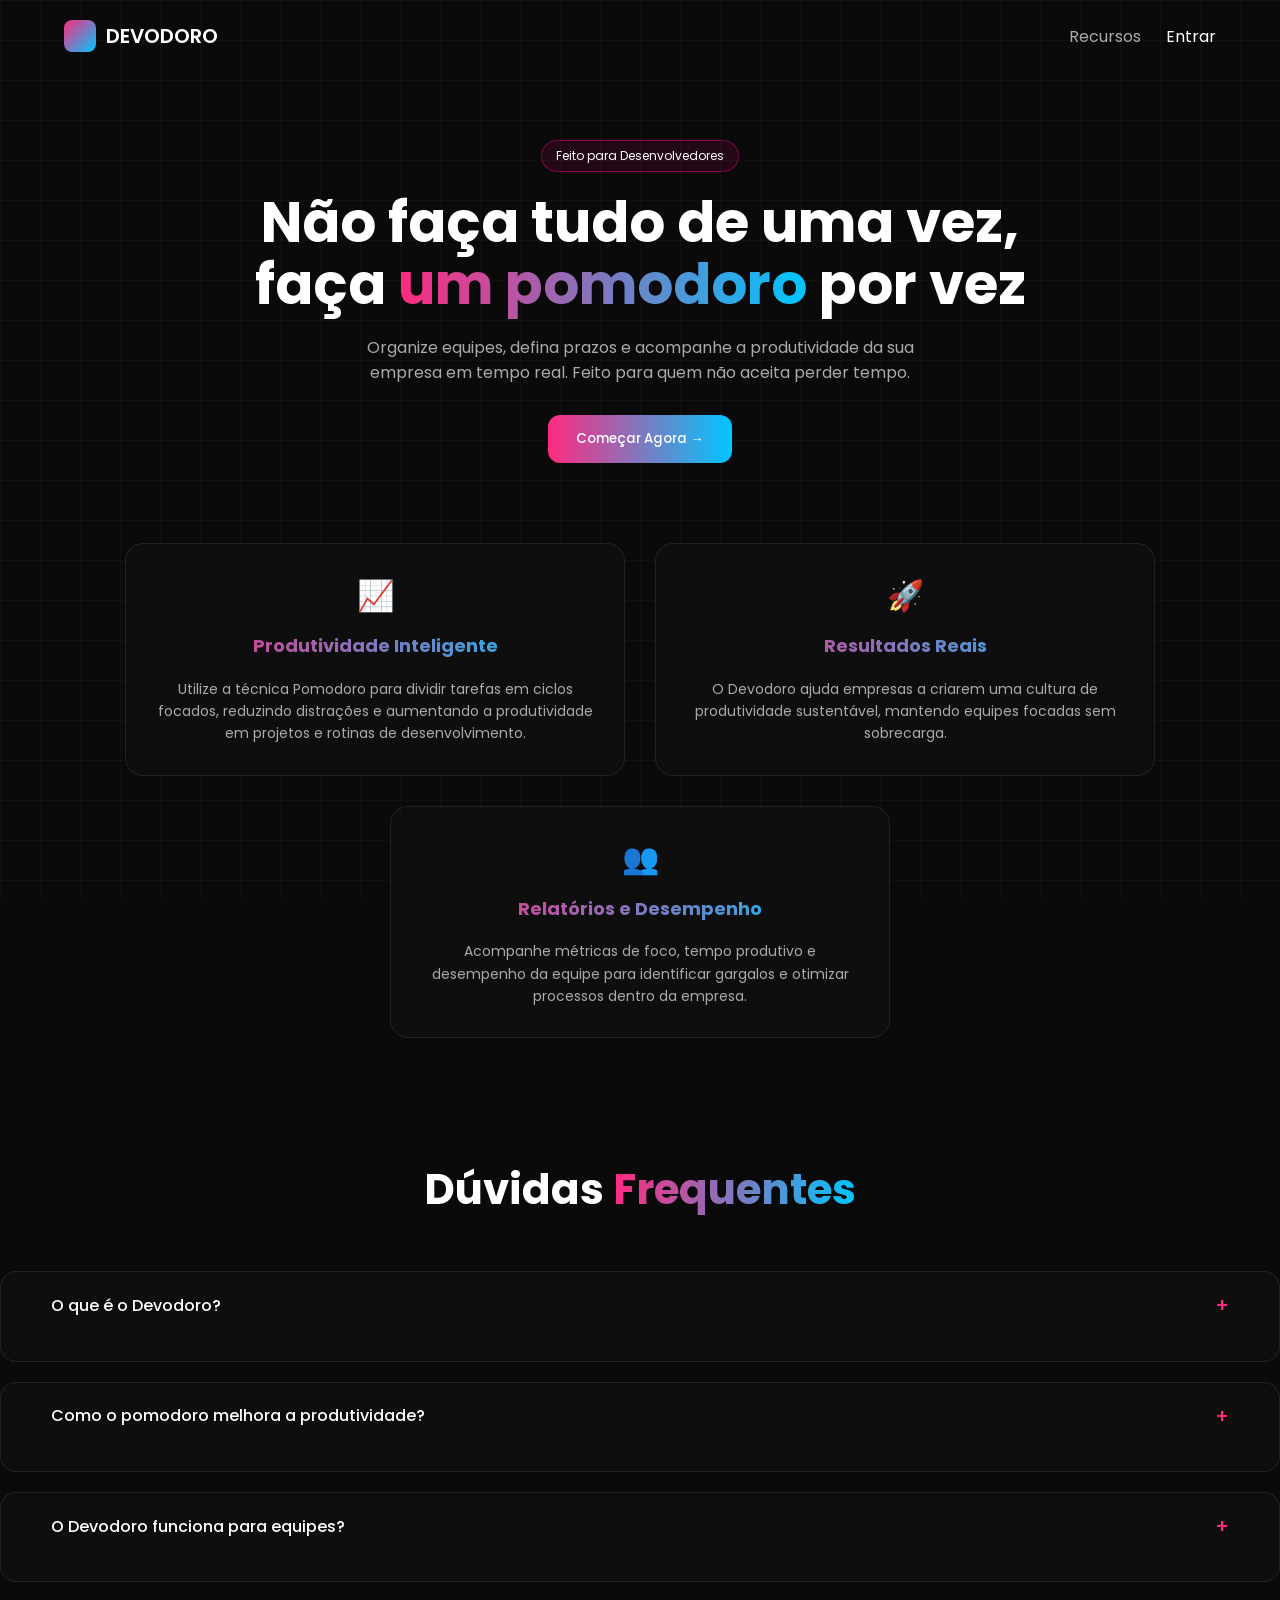
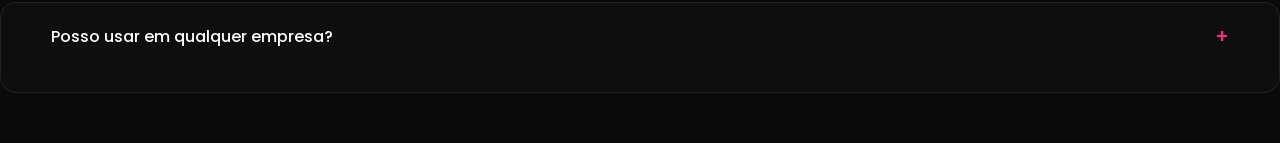
==== index.html @ d7ff18f5 "finalização de frontend" ====
<!DOCTYPE html>
<html lang="pt-BR">
<head>
<meta charset="UTF-8">
<meta name="viewport" content="width=device-width, initial-scale=1.0">

<link href="https://fonts.googleapis.com/css2?family=Poppins:wght@300;400;500;600;700&display=swap" rel="stylesheet">
<link rel="stylesheet" href="css/index.css">

<title>Devodoro</title>

</head>

<body>

<header>
<div class="logo">
<div class="logo-icon"></div>
DEVODORO
</div>

<nav>
<span>Recursos</span>
<span><a href="cadastrologin.html">Entrar</a></span>
</nav>
</header>

<div class="hero">

<div class="badge">Feito para Desenvolvedores</div>

<h1>
Não faça tudo de uma vez, <br>faça
<span class="gradient">um pomodoro</span> por vez
</h1>

<p>
Organize equipes, defina prazos e acompanhe a produtividade da sua empresa em tempo real.
Feito para quem não aceita perder tempo.
</p>

<a href="cadastrologin.html"><button class="btn">
Começar Agora →
</button></a>

<div class="info-section">

<div class="info-card">
<div class="icon">📈</div>
<h3>Produtividade Inteligente</h3>
<p>
Utilize a técnica Pomodoro para dividir tarefas em ciclos focados, reduzindo distrações e aumentando a produtividade em projetos e rotinas de desenvolvimento.
</p>
</div>

<div class="info-card">
<div class="icon">🚀</div>
<h3>Resultados Reais</h3>
<p>O Devodoro ajuda empresas a criarem uma cultura de produtividade sustentável, mantendo equipes focadas sem sobrecarga.
</p>
</div>

<div class="info-card">
<div class="icon">👥</div>
<h3>Relatórios e Desempenho</h3>
<p>
Acompanhe métricas de foco, tempo produtivo e desempenho da equipe para identificar gargalos e otimizar processos dentro da empresa.
</p>
</div>

</div>

</div>

<section class="faq">

<h2>Dúvidas <span class="gradient">Frequentes</span></h2>

<div class="faq-container">

<div class="faq-item">
<div class="faq-question">
O que é o Devodoro?
<span>+</span>
</div>
<div class="faq-answer">
O Devodoro é uma plataforma de produtividade baseada na técnica Pomodoro,
criada para ajudar empresas e equipes de tecnologia a organizarem melhor
seu tempo de trabalho.
</div>
</div>

<div class="faq-item">
<div class="faq-question">
Como o pomodoro melhora a produtividade?
<span>+</span>
</div>
<div class="faq-answer">
Dividindo o trabalho em ciclos de foco e pausas curtas. Isso reduz distrações,
melhora a concentração e evita desgaste mental em tarefas longas.
</div>
</div>

<div class="faq-item">
<div class="faq-question">
O Devodoro funciona para equipes?
<span>+</span>
</div>
<div class="faq-answer">
Sim. O sistema permite acompanhar sessões de trabalho da equipe,
organizar tarefas e visualizar o progresso em tempo real.
</div>
</div>

<div class="faq-item">
<div class="faq-question">
Posso usar em qualquer empresa?
<span>+</span>
</div>
<div class="faq-answer">
Sim. O Devodoro foi pensado para empresas de tecnologia,
mas pode ser utilizado por qualquer equipe que queira melhorar produtividade.
</div>
</div>

</div>

</section>

<br><br>
<script src="js/index.js"></script>
</body>
</html>
---- css/index.css ----
*{
margin:0;
padding:0;
box-sizing:border-box;
font-family:'Poppins',sans-serif;
}

body{
background:#0a0a0a;
color:white;
min-height:100vh;
}

/* GRID BACKGROUND */

body::before{
content:"";
position:fixed;
width:100%;
height:100%;
background-image:
linear-gradient(rgba(255,255,255,0.03) 1px, transparent 1px),
linear-gradient(90deg, rgba(255,255,255,0.03) 1px, transparent 1px);
background-size:40px 40px;
z-index:-2;
}

body::after{
content:"";
position:fixed;
width:100%;
height:100%;
}

/* HEADER */

header{
position:absolute;
top:20px;
width:90%;
left:50%;
transform:translateX(-50%);
display:flex;
justify-content:space-between;
align-items:center;
}

.logo{
display:flex;
align-items:center;
gap:10px;
font-weight:600;
font-size:20px;
}

.logo-icon{
width:32px;
height:32px;
border-radius:8px;
background:linear-gradient(135deg,#ff2a7f,#00c6ff);
}

nav{
display:flex;
gap:25px;
color:#aaa;
}

/* HERO */

.hero{
text-align:center;
max-width:2000px;
margin:auto;
padding-top:140px;
display:flex;
flex-direction:column;
align-items:center;
}
.gradient{
  background:linear-gradient(90deg,#ff2a7f,#00c6ff);
-webkit-background-clip:text;
color:transparent;
}  

.badge{
display:inline-block;
padding:6px 14px;
border-radius:20px;
background:rgba(255,0,150,0.1);
border:1px solid rgba(255,0,150,0.4);
font-size:12px;
margin-bottom:20px;
}

.hero h1{
font-size:56px;
font-weight:700;
line-height:1.1;
}



.hero p{
margin-top:20px;
color:#aaa;
max-width:600px;
}

.btn{
margin-top:30px;
padding:14px 28px;
border-radius:12px;
border:none;
font-weight:500;
cursor:pointer;
color:white;
background:linear-gradient(90deg,#ff2a7f,#00c6ff);
}

a{
text-decoration:none;
color:white;
}

/* INFO SECTION */

.info-section{
display:flex;
justify-content:center;
gap:30px;
margin-top:80px;
flex-wrap:wrap;
}

.info-card{
width:500px;
padding:30px;
background:rgba(255,255,255,0.02);
border:1px solid rgba(255,255,255,0.08);
border-radius:18px;
backdrop-filter:blur(8px);
transition:0.3s;
}

.info-card:hover{
transform:translateY(-8px);
border:1px solid rgba(255,0,150,0.4);
box-shadow:0 0 25px rgba(255,0,150,0.2);
}

.icon{
font-size:30px;
margin-bottom:15px;
}

.info-card h3{
font-size:18px;
margin-bottom:12px;
line-height:1.3;
background:linear-gradient(90deg,#ff2a7f,#00c6ff);
-webkit-background-clip:text;
color:transparent;
}

.info-card p{
font-size:14px;
color:#aaa;
line-height:1.6;
}

/* FAQ SECTION */

.faq{
margin-top:120px;
text-align:center;
}

.faq h2{
font-size:42px;
margin-bottom:50px;
}

.faq-container{
max-width:1300px;
margin:auto;
display:flex;
flex-direction:column;
gap:20px;
}

/* ITEM */

.faq-item{
background:rgba(255,255,255,0.02);
border:1px solid rgba(255,255,255,0.08);
border-radius:16px;
overflow:hidden;
transition:0.3s;
}

.faq-item:hover{
border:1px solid rgba(255,0,150,0.4);
box-shadow:0 0 20px rgba(255,0,150,0.15);
}

/* QUESTION */

.faq-question{
padding:18px 50px;
display:flex;
justify-content:space-between;
align-items:center;
cursor:pointer;
font-weight:500;
}

.faq-question span{
font-size:20px;
color:#ff2a7f;
}

/* ANSWER */


.faq-answer{
  transform:scaleY(0);
  transform-origin:top;
  transition:0.3s ease;
  max-height:none;
  

color:#aaa;
font-size:14px;
line-height:1.6;

}
.faq-item.active .faq-answer{
transform: scale(1);
padding-bottom: 20px;
}

/* POPUP */

.login-popup{
position:fixed;
top:0;
left:0;
width:100%;
height:100%;
display:none;
align-items:center;
justify-content:center;
z-index:1000;
}

/* fundo escuro */

.popup-bg{
position:absolute;
width:100%;
height:100%;
background:rgba(0,0,0,0.7);
backdrop-filter:blur(6px);
}

/* caixa */

.login-box{
position:relative;
width:420px;
background:#111;
padding:40px;
border-radius:20px;
box-shadow:0 0 60px rgba(255,0,150,0.25);
z-index:2;
animation:popupFade 0.4s ease;
}

/* animação */

@keyframes popupFade{

from{
opacity:0;
transform:scale(0.9);
}

to{
opacity:1;
transform:scale(1);
}

}
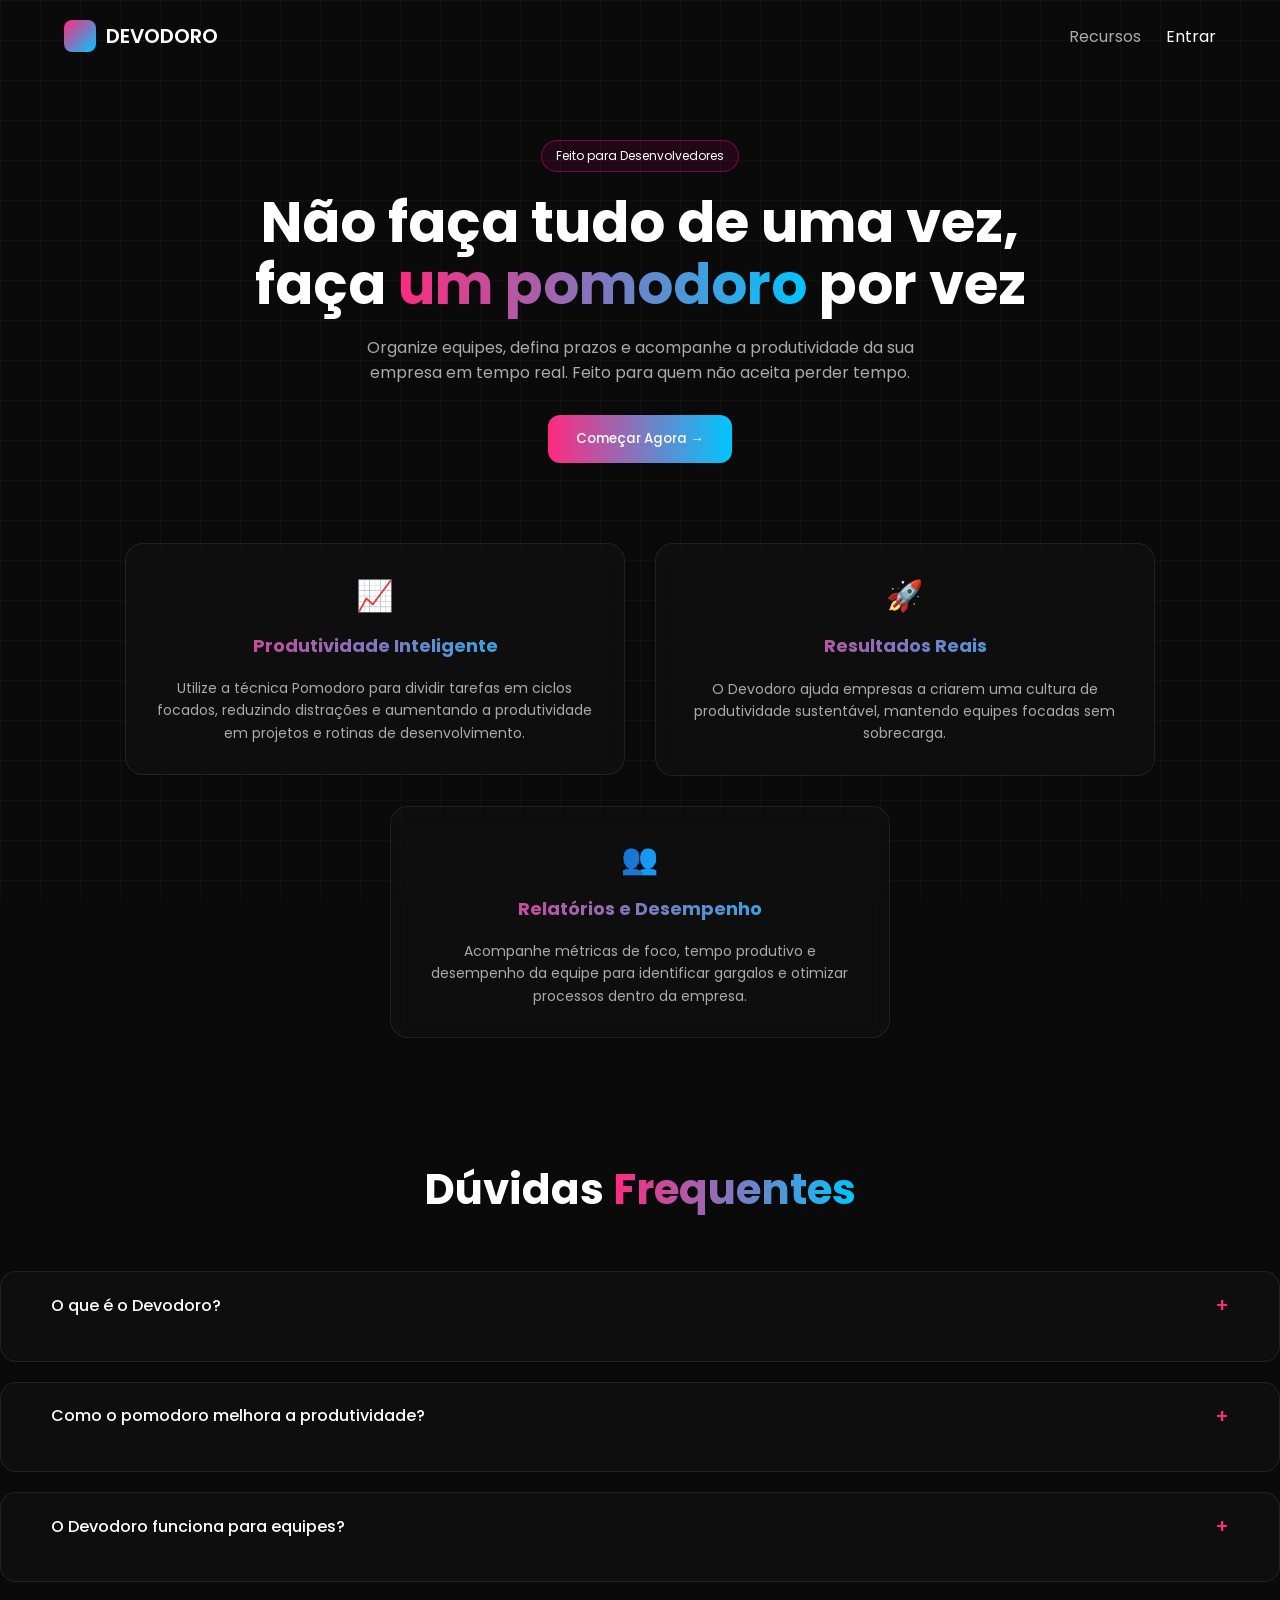
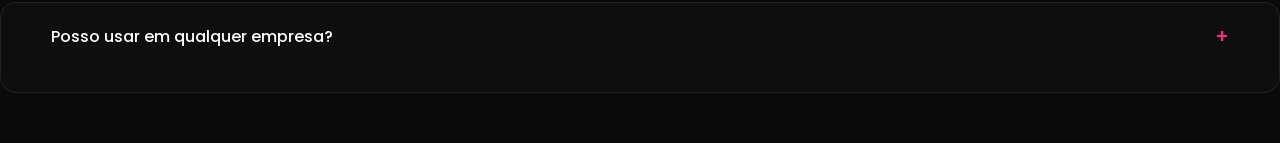
==== commit 68519327: "começo das funcionalidades" ====
--- a/index.html
+++ b/index.html
@@ -21,7 +21,7 @@
 
 <nav>
 <span>Recursos</span>
-<span><a href="cadastrologin.html">Entrar</a></span>
+<span><a href="html/cadastrologin.html">Entrar</a></span>
 </nav>
 </header>
 
@@ -39,7 +39,7 @@
 Feito para quem não aceita perder tempo.
 </p>
 
-<a href="cadastrologin.html"><button class="btn">
+<a href="html/cadastrologin.html"><button class="btn">
 Começar Agora →
 </button></a>
 
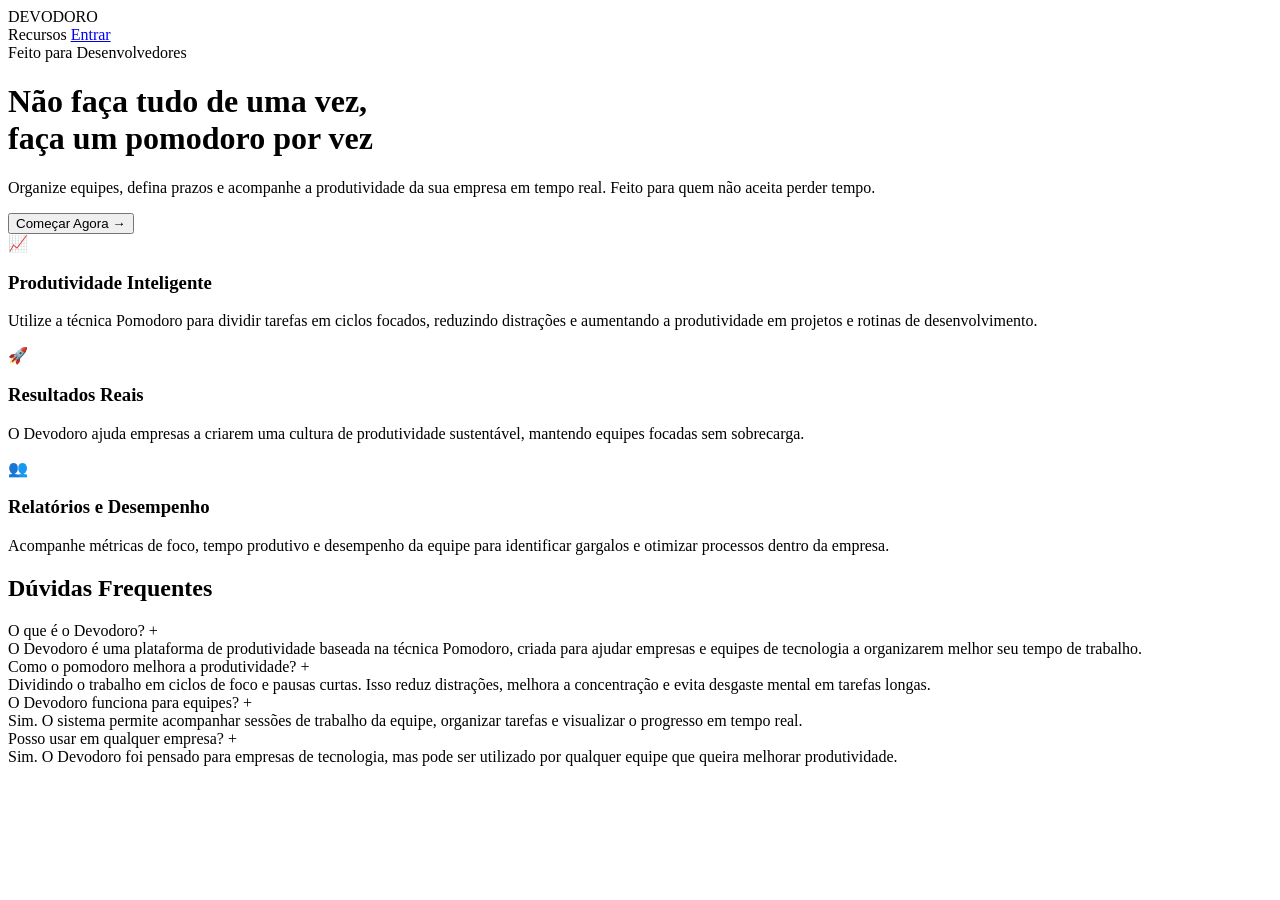
==== commit 1969821d: "melhorias no css(modo claro e escudo, configurações)" ====
--- a/index.html
+++ b/index.html
@@ -2,9 +2,7 @@
 <html lang="pt-BR">
 <head>
 <meta charset="UTF-8">
-<meta name="viewport" content="width=device-width, initial-scale=1.0">
-
-<link href="https://fonts.googleapis.com/css2?family=Poppins:wght@300;400;500;600;700&display=swap" rel="stylesheet">
+<meta name="viewport" content="width=device-width, in
 <link rel="stylesheet" href="css/index.css">
 
 <title>Devodoro</title>
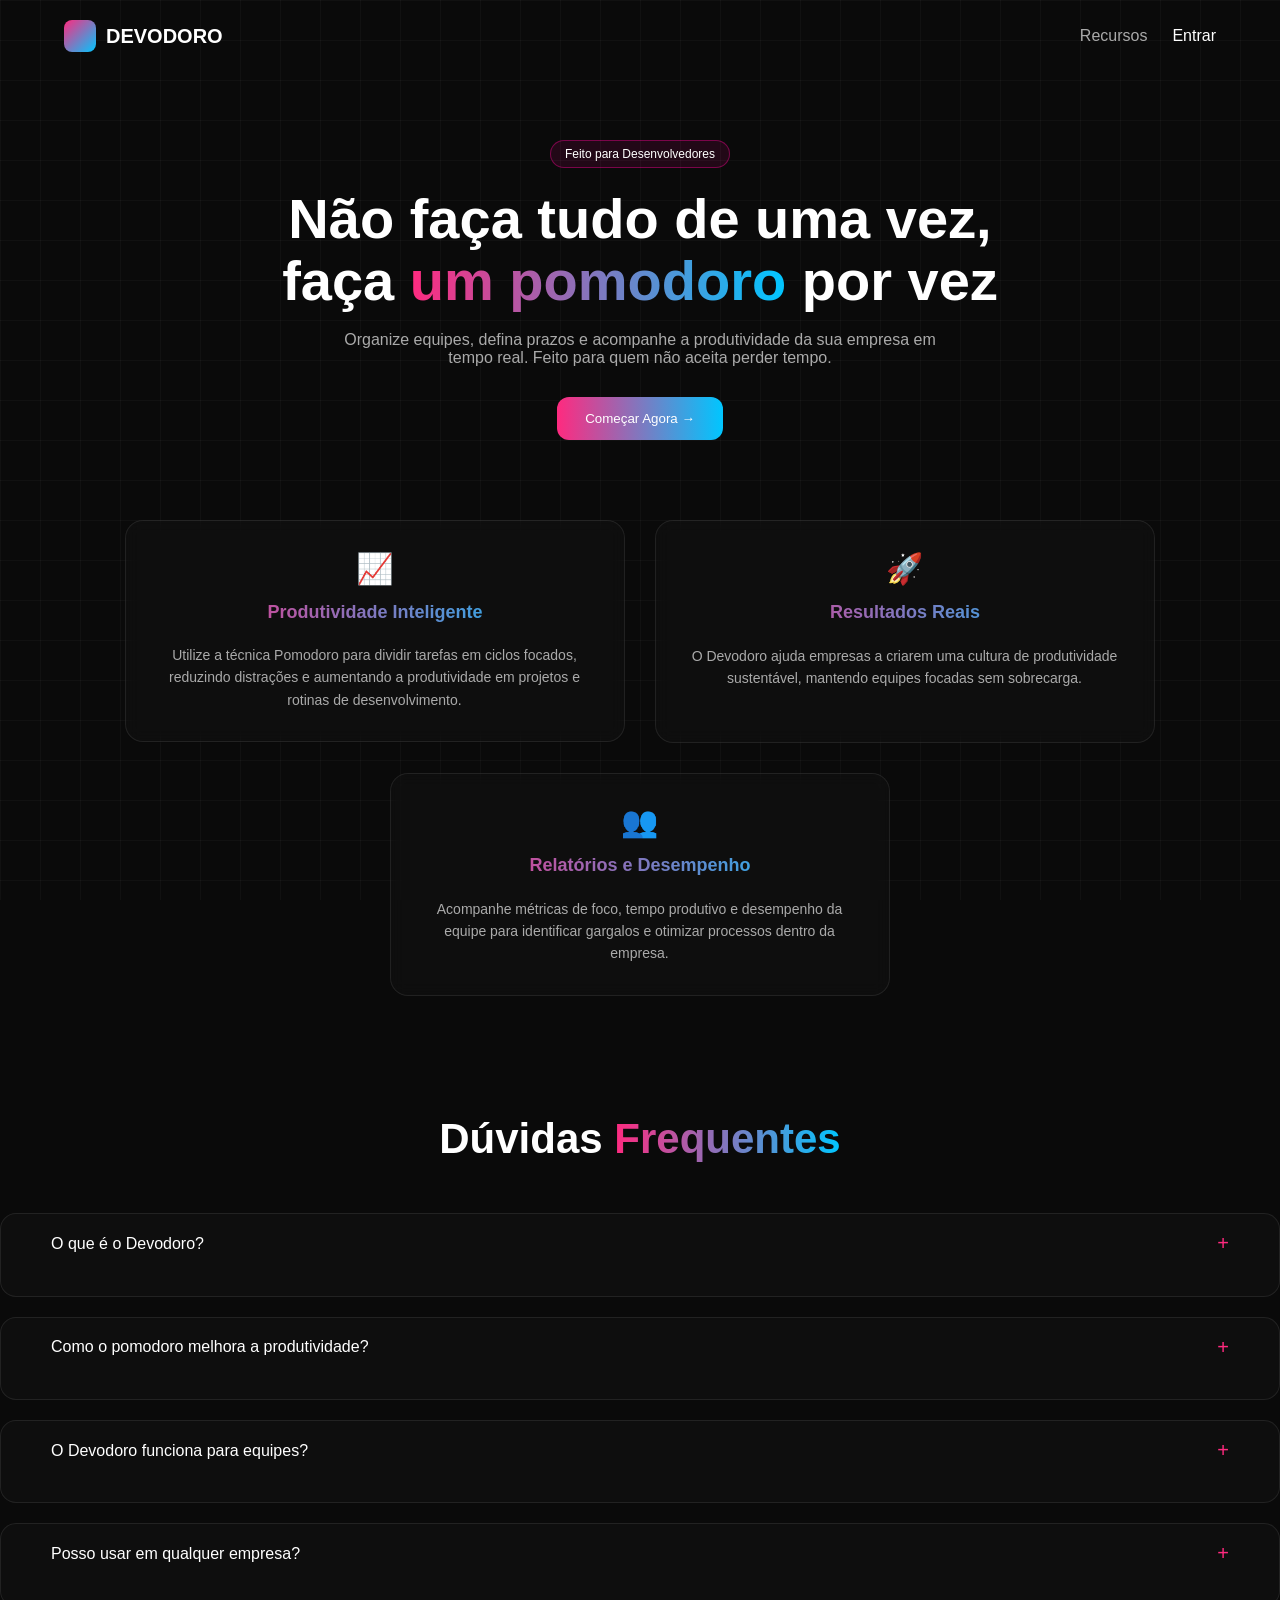
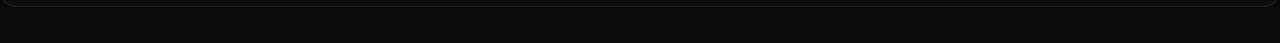
==== commit 544d3f41: "configurações" ====
--- a/index.html
+++ b/index.html
@@ -1,9 +1,9 @@
 <!DOCTYPE html>
-<html lang="pt-BR">
+<html lang="en">
 <head>
-<meta charset="UTF-8">
-<meta name="viewport" content="width=device-width, in
-<link rel="stylesheet" href="css/index.css">
+    <meta charset="UTF-8">
+    <meta name="viewport" content="width=device-width, initial-scale=1.0">
+<link rel="stylesheet" href="/css/index.css">
 
 <title>Devodoro</title>
 
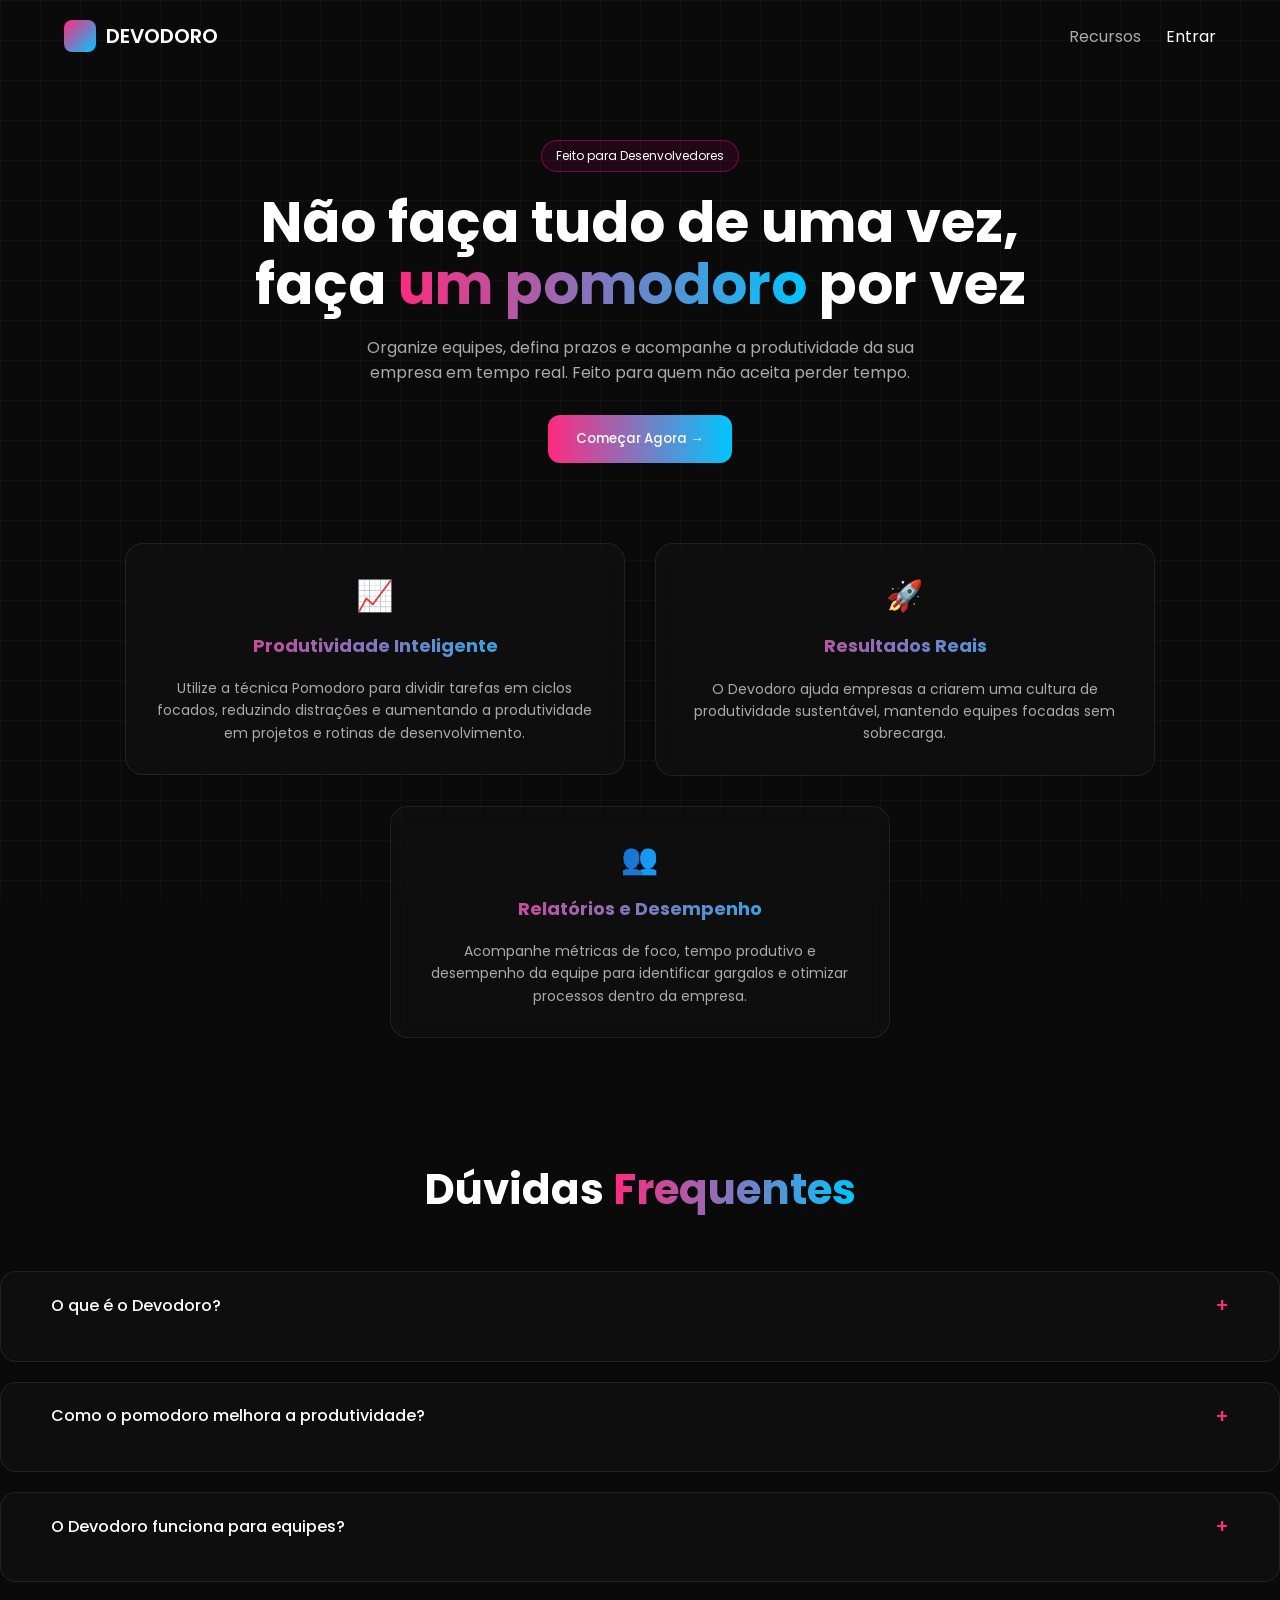
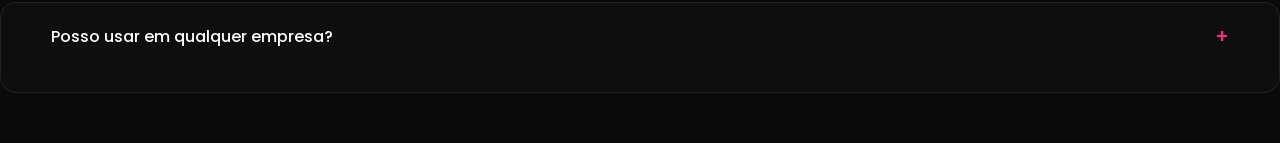
==== commit b04d5a65: "css alterado v3" ====
--- a/index.html
+++ b/index.html
@@ -3,7 +3,9 @@
 <head>
     <meta charset="UTF-8">
     <meta name="viewport" content="width=device-width, initial-scale=1.0">
-<link rel="stylesheet" href="/css/index.css">
+
+<link href="https://fonts.googleapis.com/css2?family=Poppins:wght@300;400;500;600;700&display=swap" rel="stylesheet">
+<link rel="stylesheet" href="css/index.css">
 
 <title>Devodoro</title>
 
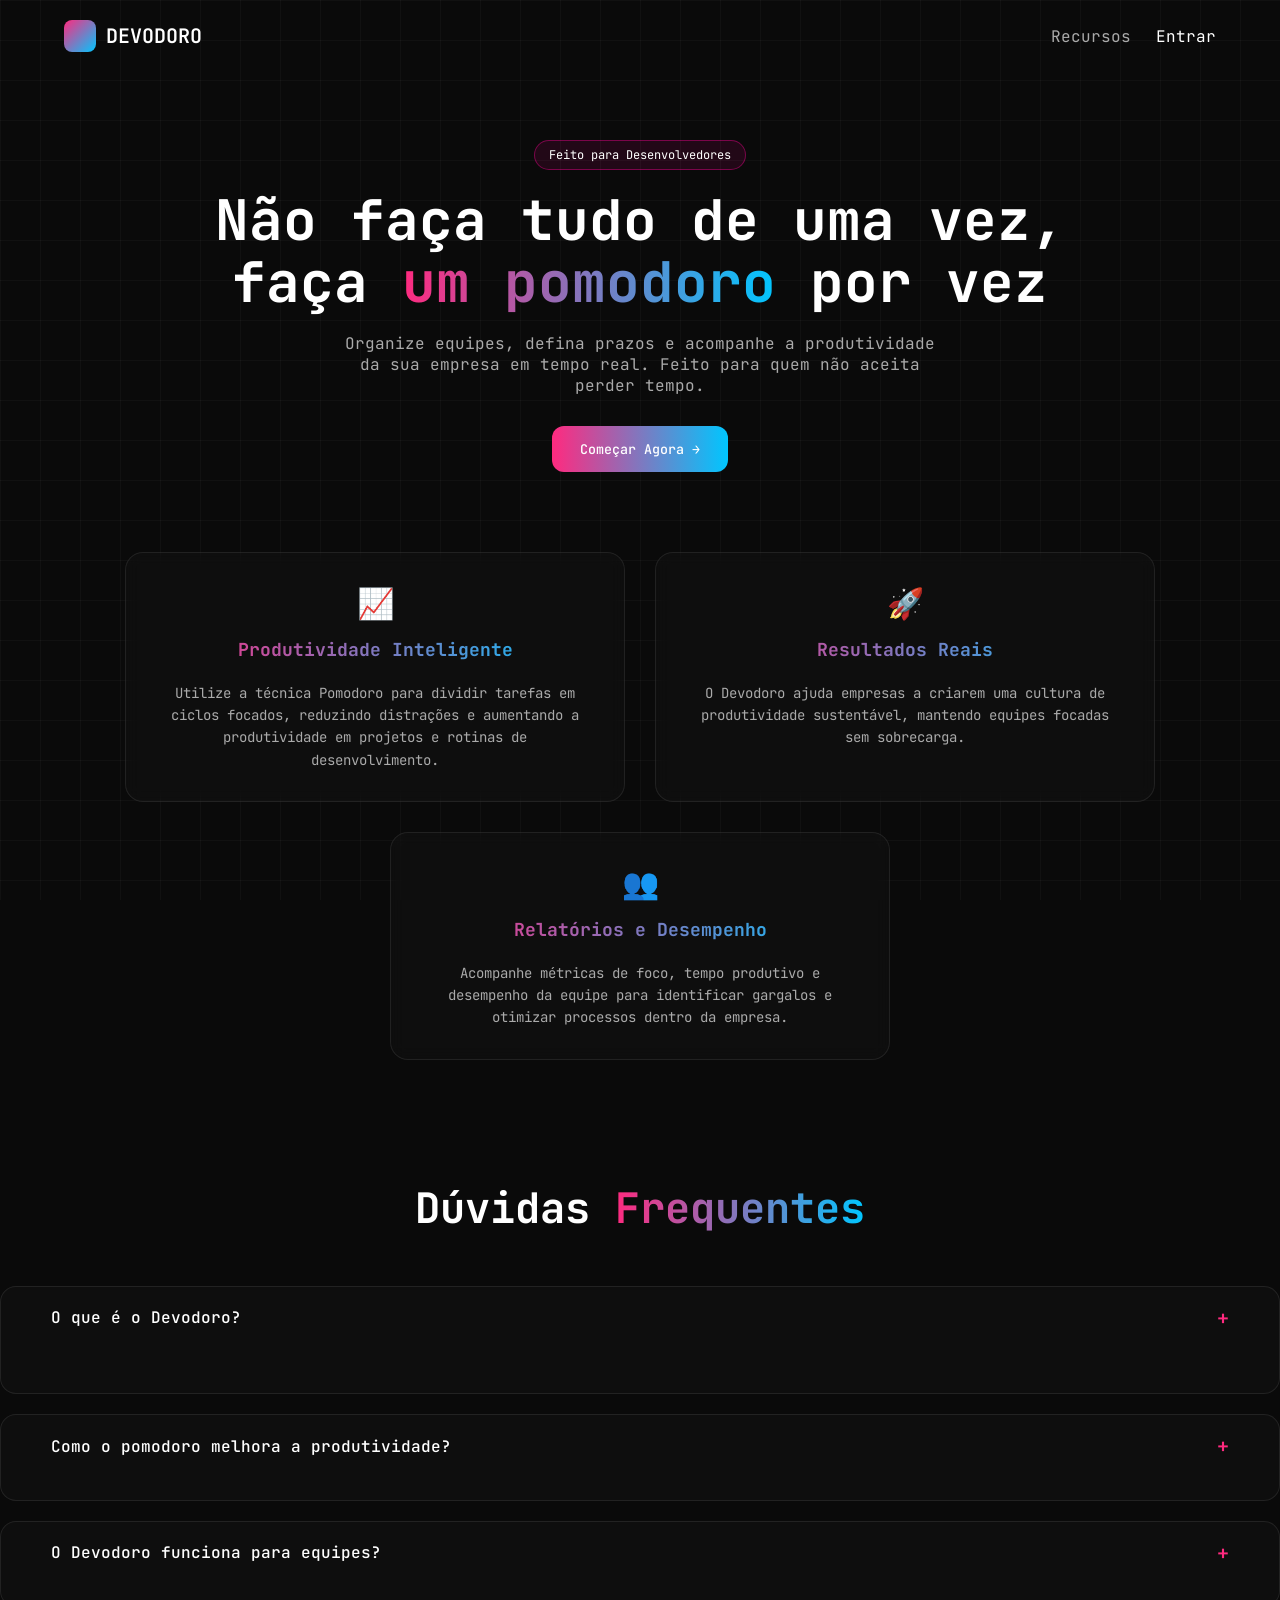
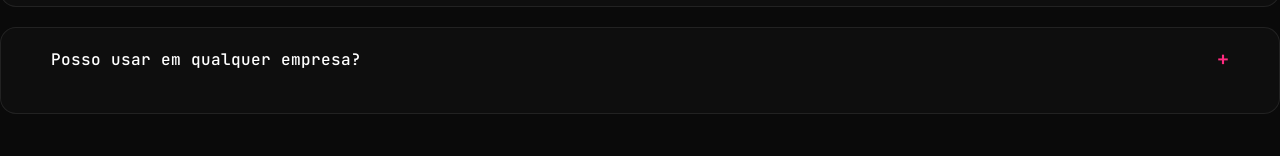
==== commit b6503727: "Mudanças de estilo e repaginação da aba tarefas" ====
--- a/index.html
+++ b/index.html
@@ -3,8 +3,7 @@
 <head>
     <meta charset="UTF-8">
     <meta name="viewport" content="width=device-width, initial-scale=1.0">
-
-<link href="https://fonts.googleapis.com/css2?family=Poppins:wght@300;400;500;600;700&display=swap" rel="stylesheet">
+    
 <link rel="stylesheet" href="css/index.css">
 
 <title>Devodoro</title>
--- a/css/index.css
+++ b/css/index.css
@@ -1,9 +1,10 @@
 
+@import url('https://fonts.googleapis.com/css2?family=JetBrains+Mono:ital,wght@0,100..800;1,100..800&display=swap');
 *{
 margin:0;
 padding:0;
 box-sizing:border-box;
-font-family:'Poppins',sans-serif;
+ font-family: "JetBrains Mono", monospace;
 }
 
 body{
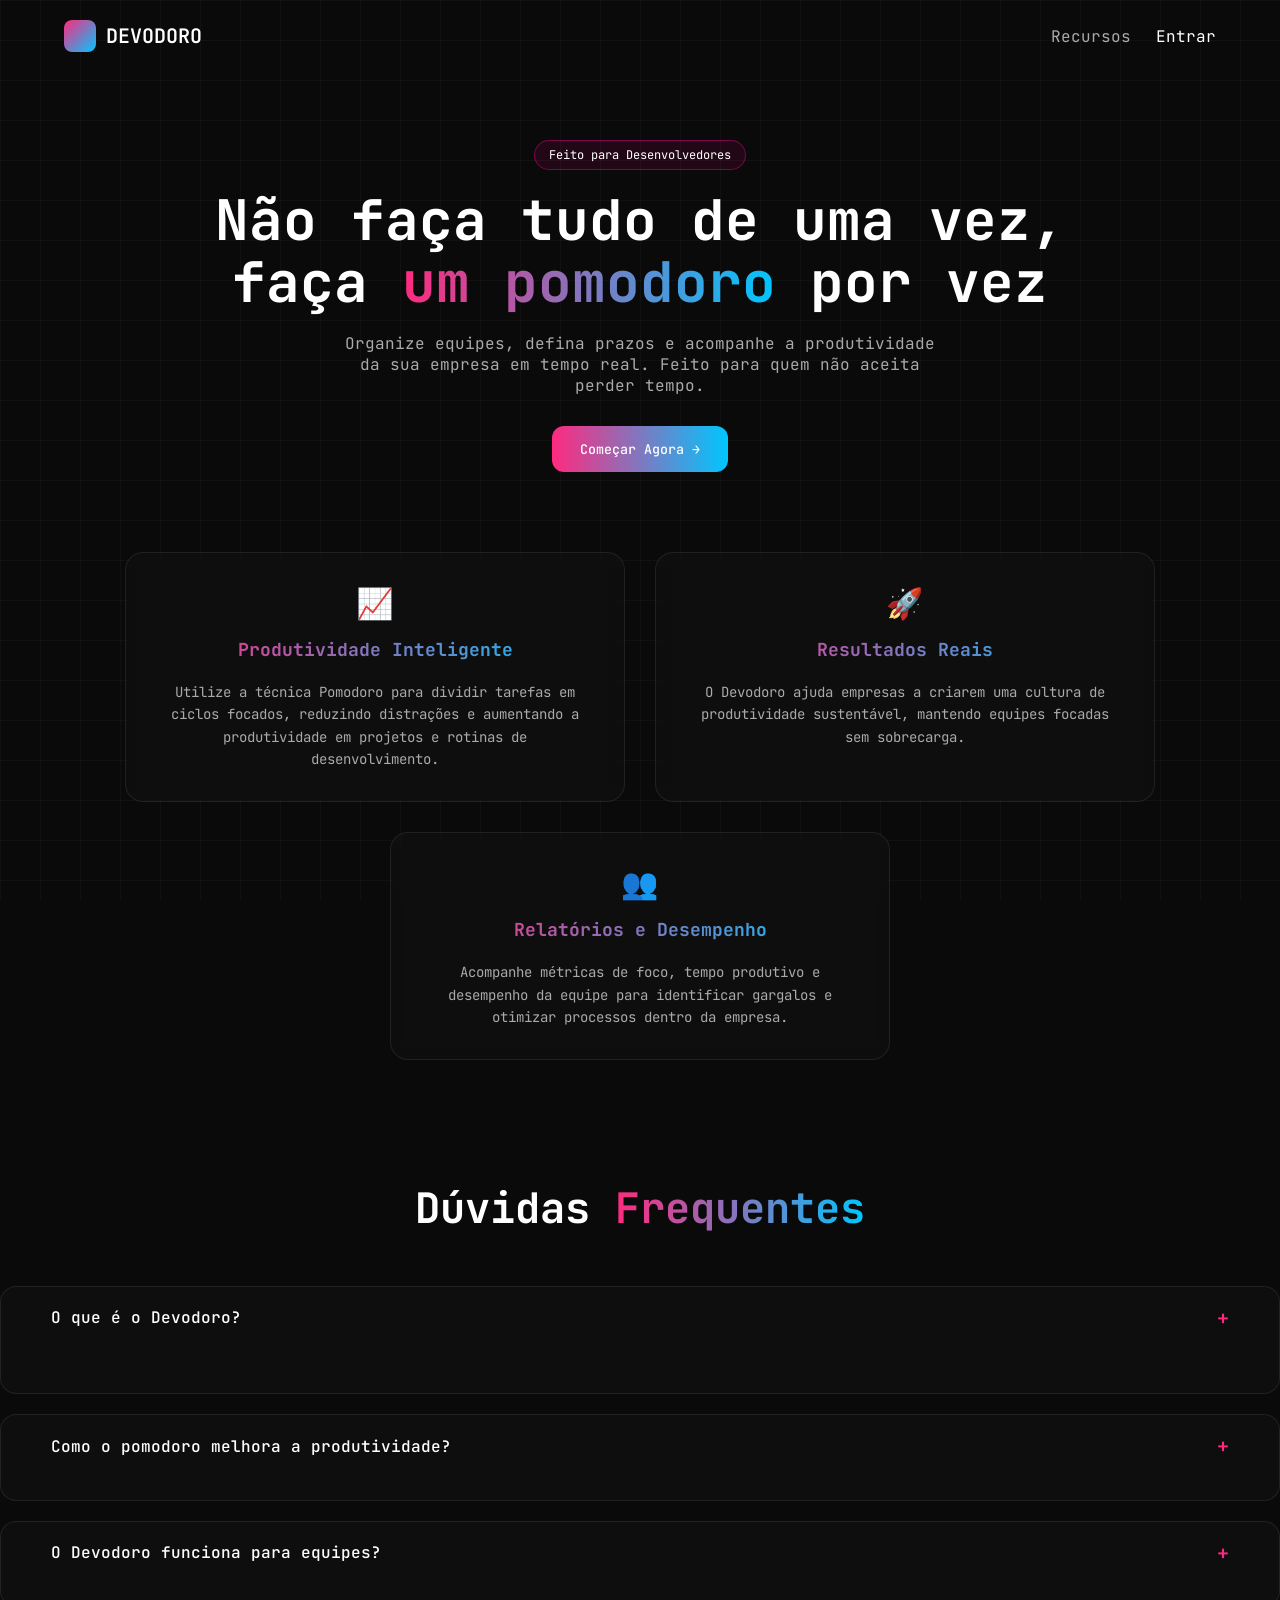
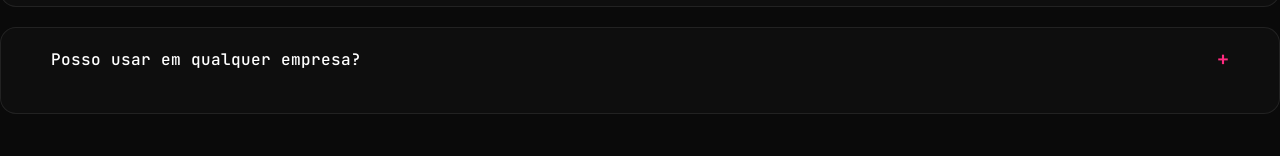
==== commit 46169987: "Correção global de encoding UTF-8" ====
--- a/index.html
+++ b/index.html
@@ -1,5 +1,5 @@
 <!DOCTYPE html>
-<html lang="en">
+<html lang="pt-br">
 <head>
     <meta charset="UTF-8">
     <meta name="viewport" content="width=device-width, initial-scale=1.0">
--- a/css/index.css
+++ b/css/index.css
@@ -1,3 +1,4 @@
+@charset "UTF-8";
 
 @import url('https://fonts.googleapis.com/css2?family=JetBrains+Mono:ital,wght@0,100..800;1,100..800&display=swap');
 *{
@@ -293,4 +294,4 @@
 transform:scale(1);
 }
 
-}+}
